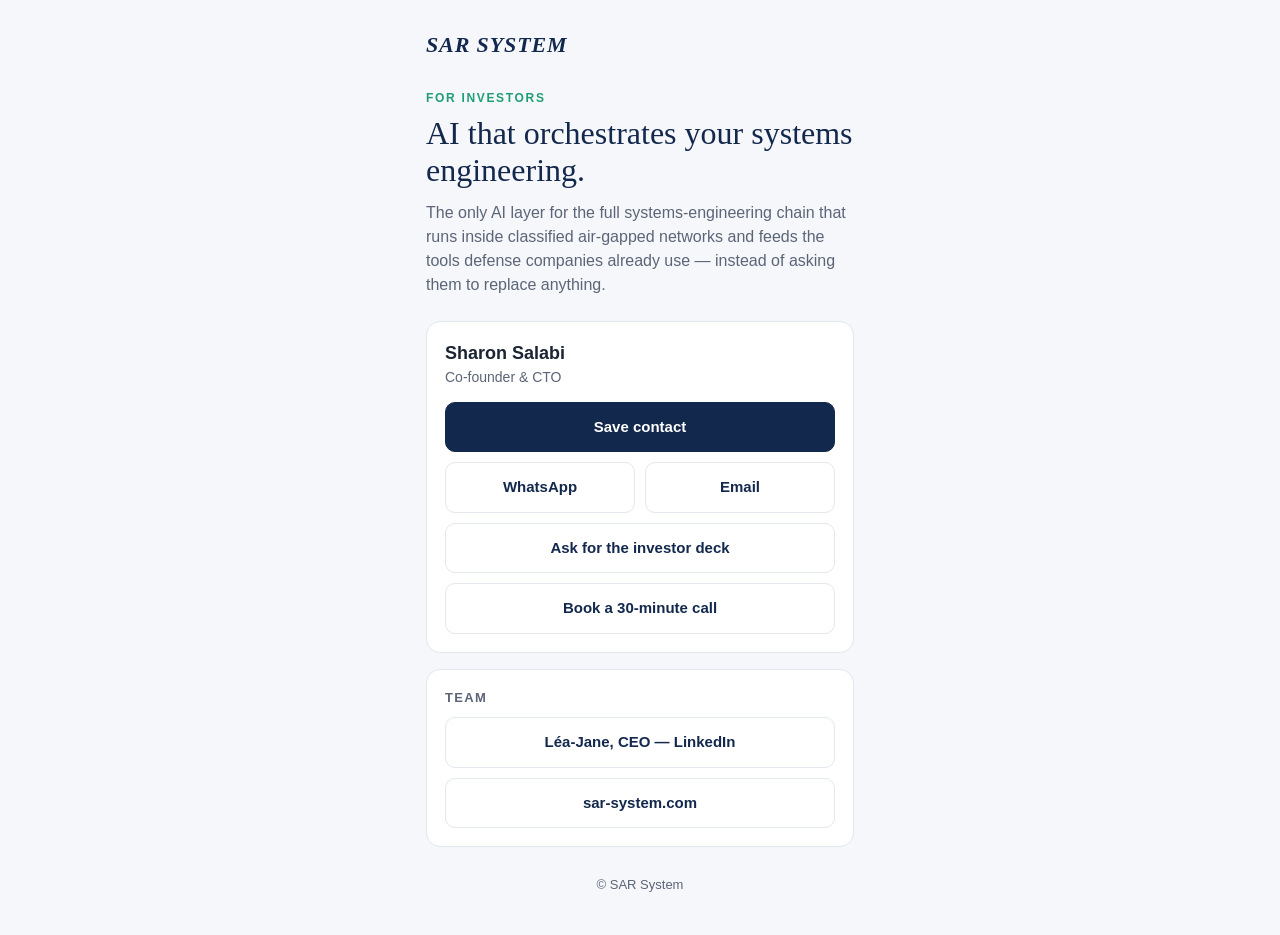
==== invest/index.html @ a477c426 "SAR System salon pages: /tlv (clients) and /invest (investors) Co-Authored-By: Claude Opus 5.5 <nore" ====
<!doctype html>
<html lang="en">
<head>
  <meta charset="utf-8">
  <meta name="viewport" content="width=device-width, initial-scale=1">
  <title>SAR System — Investors</title>
  <meta name="robots" content="noindex">
  <link rel="stylesheet" href="../assets/style.css">
</head>
<body>
<main>
  <div class="brand">SAR System</div>

  <p class="eyebrow">For investors</p>
  <h1>AI that orchestrates your systems engineering.</h1>
  <p class="lead">The only AI layer for the full systems-engineering chain that runs inside classified air-gapped networks and feeds the tools defense companies already use — instead of asking them to replace anything.</p>

  <div class="card">
    <div class="name">Sharon Salabi</div>
    <div class="role">Co-founder &amp; CTO</div>
    <a class="btn primary" href="../sharon-salabi.vcf">Save contact</a>
    <div class="row">
      <a class="btn" href="https://wa.me/972584441005?text=Hi%20Sharon%2C%20we%20met%20at%20the%20Tel%20Aviv%20defense%20salon">WhatsApp</a>
      <a class="btn" href="mailto:sharon.sarsystem@gmail.com?subject=SAR%20System%20%E2%80%94%20Tel%20Aviv%20salon">Email</a>
    </div>
    <a class="btn" href="mailto:sharon.sarsystem@gmail.com?subject=SAR%20System%20%E2%80%94%20Investor%20deck%20request">Ask for the investor deck</a>
    <a class="btn" href="https://calendly.com/sharon-sarsystem/30min">Book a 30-minute call</a>
  </div>

  <!-- DOCUMENTS: add when the file is ready
  <div class="card">
    <h2>Documents</h2>
    <a class="btn" href="ONE_PAGER_URL">One-pager (PDF)</a>
  </div>
  -->

  <div class="card">
    <h2>Team</h2>
    <a class="btn" href="https://www.linkedin.com/in/l%C3%A9a-jane-krief-2a06301b6/">Léa-Jane, CEO — LinkedIn</a>
    <a class="btn" href="https://sar-system.com">sar-system.com</a>
  </div>

  <footer>© SAR System</footer>
</main>
</body>
</html>
---- assets/style.css ----
:root {
  --navy: #13284d;
  --ink: #1b2433;
  --muted: #5b6577;
  --green: #1f9e74;
  --line: #e3e7ee;
  --bg: #f6f7fa;
  --card: #ffffff;
}
* { box-sizing: border-box; }
html, body { margin: 0; }
body {
  background: var(--bg);
  color: var(--ink);
  font: 16px/1.5 -apple-system, BlinkMacSystemFont, "Segoe UI", Roboto, Helvetica, Arial, sans-serif;
}
main { max-width: 460px; margin: 0 auto; padding: 28px 16px 40px; }
.brand {
  font-family: Georgia, "Times New Roman", serif;
  font-style: italic; font-weight: 700; letter-spacing: .04em;
  color: var(--navy); font-size: 22px; text-transform: uppercase;
}
.eyebrow {
  margin: 28px 0 8px; color: var(--green);
  font-size: 12px; font-weight: 700; letter-spacing: .14em; text-transform: uppercase;
}
h1 {
  margin: 0 0 12px; color: var(--navy);
  font-family: Georgia, "Times New Roman", serif; font-weight: 400;
  font-size: 32px; line-height: 1.15;
}
.lead { margin: 0 0 24px; color: var(--muted); }
.card {
  background: var(--card); border: 1px solid var(--line); border-radius: 14px;
  padding: 18px; margin-bottom: 16px;
}
.name { font-weight: 700; font-size: 18px; }
.role { color: var(--muted); font-size: 14px; margin-bottom: 14px; }
.btn {
  display: block; text-align: center; text-decoration: none;
  padding: 13px 16px; border-radius: 10px; margin-top: 10px;
  font-weight: 600; font-size: 15px;
  border: 1px solid var(--line); color: var(--navy); background: #fff;
}
.btn.primary { background: var(--navy); border-color: var(--navy); color: #fff; }
.row { display: grid; grid-template-columns: 1fr 1fr; gap: 10px; }
.row .btn { margin-top: 10px; }
h2 { font-size: 13px; letter-spacing: .1em; text-transform: uppercase; color: var(--muted); margin: 0 0 4px; }
footer { text-align: center; color: var(--muted); font-size: 13px; margin-top: 28px; }
footer a { color: var(--muted); }
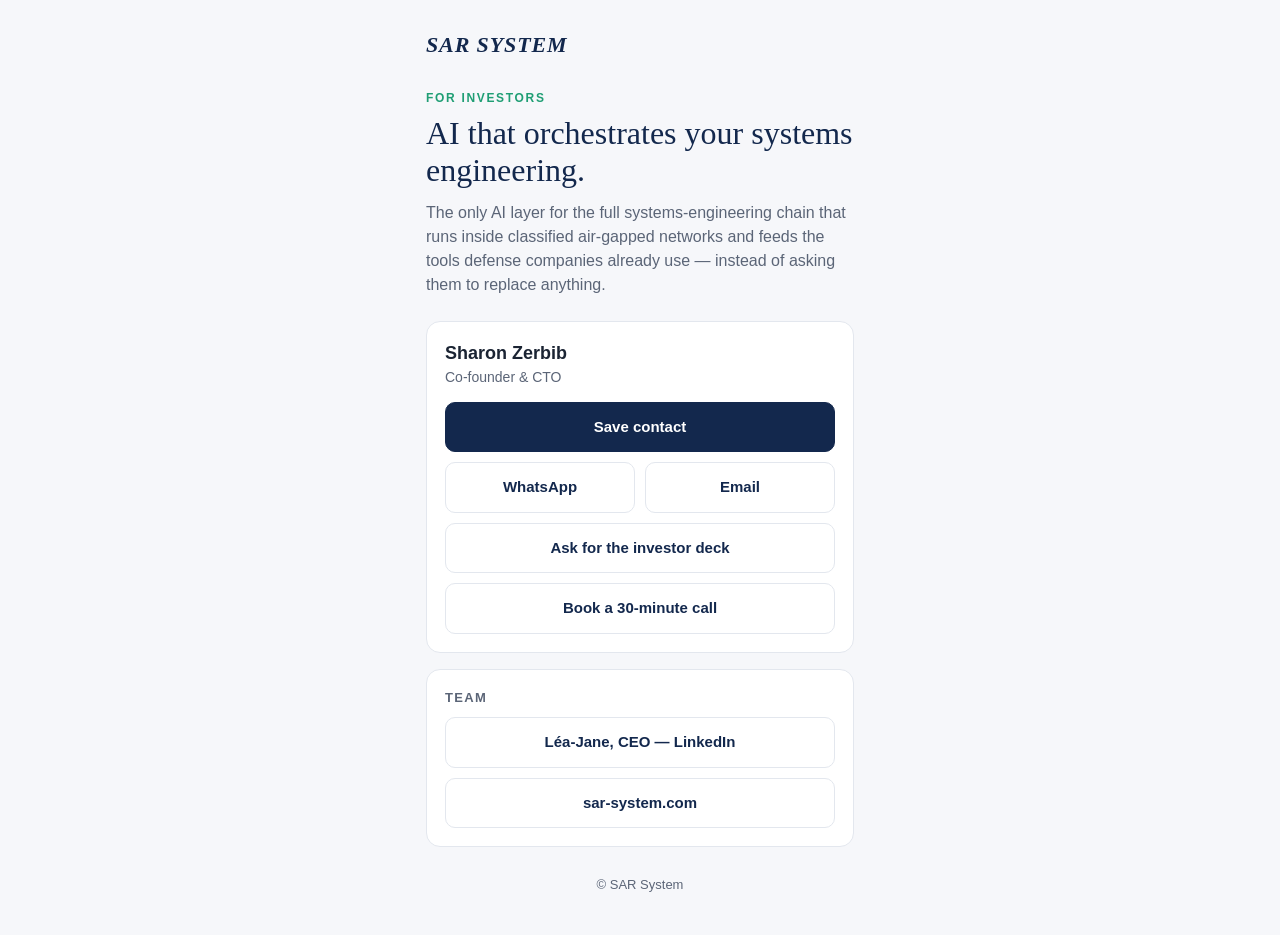
==== commit c1de9118: "Name: Sharon Zerbib on both pages and the contact card Co-Authored-By: Claude Opus 5.5 <noreply@anth" ====
--- a/invest/index.html
+++ b/invest/index.html
@@ -16,9 +16,9 @@
   <p class="lead">The only AI layer for the full systems-engineering chain that runs inside classified air-gapped networks and feeds the tools defense companies already use — instead of asking them to replace anything.</p>
 
   <div class="card">
-    <div class="name">Sharon Salabi</div>
+    <div class="name">Sharon Zerbib</div>
     <div class="role">Co-founder &amp; CTO</div>
-    <a class="btn primary" href="../sharon-salabi.vcf">Save contact</a>
+    <a class="btn primary" href="../sharon-zerbib.vcf">Save contact</a>
     <div class="row">
       <a class="btn" href="https://wa.me/972584441005?text=Hi%20Sharon%2C%20we%20met%20at%20the%20Tel%20Aviv%20defense%20salon">WhatsApp</a>
       <a class="btn" href="mailto:sharon.sarsystem@gmail.com?subject=SAR%20System%20%E2%80%94%20Tel%20Aviv%20salon">Email</a>
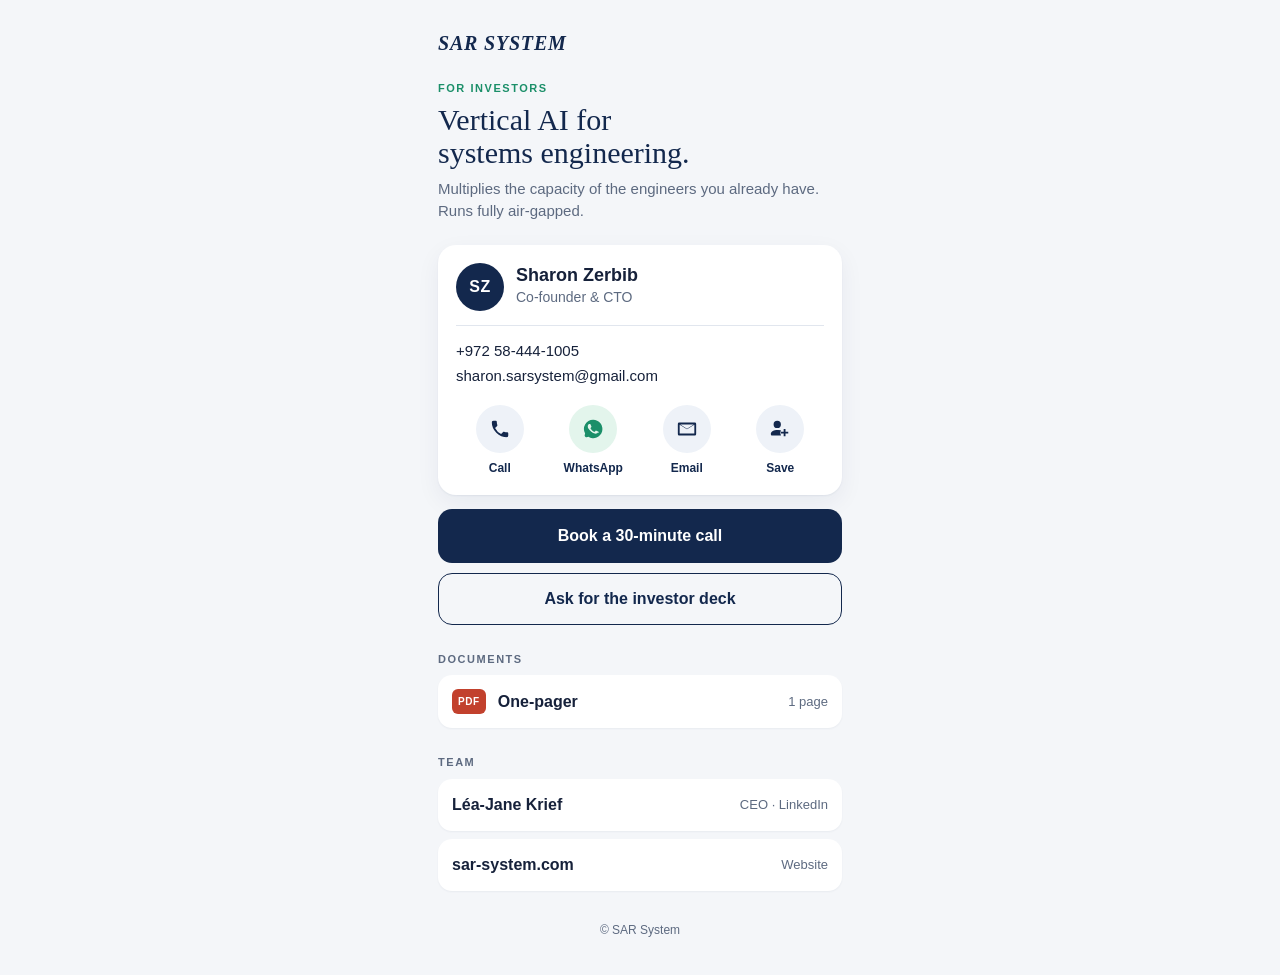
==== commit 1afdccfc: "New page design; visible phone and email; documents (public one-pager v7, intro deck v3); contact ca" ====
--- a/invest/index.html
+++ b/invest/index.html
@@ -10,35 +10,40 @@
 <body>
 <main>
   <div class="brand">SAR System</div>
+  <p class="eyebrow">For investors</p>
+  <h1>Vertical AI for systems engineering.</h1>
+  <p class="lead">Multiplies the capacity of the engineers you already have. Runs fully air-gapped.</p>
 
-  <p class="eyebrow">For investors</p>
-  <h1>AI that orchestrates your systems engineering.</h1>
-  <p class="lead">The only AI layer for the full systems-engineering chain that runs inside classified air-gapped networks and feeds the tools defense companies already use — instead of asking them to replace anything.</p>
+  <section class="me">
+    <div class="who">
+      <div class="avatar" aria-hidden="true">SZ</div>
+      <div><div class="name">Sharon Zerbib</div><div class="role">Co-founder &amp; CTO</div></div>
+    </div>
+    <div class="lines">
+      <a href="tel:+972584441005">+972 58-444-1005</a>
+      <a href="mailto:sharon.sarsystem@gmail.com">sharon.sarsystem@gmail.com</a>
+    </div>
+    <nav class="acts">
+      <a href="tel:+972584441005"><svg viewBox="0 0 24 24" aria-hidden="true"><path d="M6.6 10.8a15.1 15.1 0 0 0 6.6 6.6l2.2-2.2c.3-.3.7-.4 1-.2 1.1.4 2.3.6 3.6.6.6 0 1 .4 1 1V20c0 .6-.4 1-1 1A17 17 0 0 1 3 4c0-.6.4-1 1-1h3.5c.6 0 1 .4 1 1 0 1.3.2 2.5.6 3.6.1.3 0 .7-.2 1z"/></svg><span>Call</span></a>
+      <a href="https://wa.me/972584441005?text=Hi%20Sharon%2C%20we%20met%20at%20the%20Tel%20Aviv%20defense%20salon"><svg viewBox="0 0 24 24" aria-hidden="true"><path d="M12 2a10 10 0 0 0-8.6 15l-1.3 4.8 4.9-1.3A10 10 0 1 0 12 2zm5.2 13.8c-.2.6-1.3 1.2-1.8 1.2-.5.1-1 .2-3.3-.7-2.8-1.1-4.5-4-4.7-4.2-.1-.2-1.1-1.5-1.1-2.9s.7-2.1 1-2.4c.3-.3.6-.3.8-.3h.6c.2 0 .4 0 .6.5l.9 2.1c.1.2.1.4 0 .6l-.4.6-.4.5c-.1.2-.3.3-.1.6.2.3.8 1.3 1.7 2.1 1.2 1 2.1 1.4 2.4 1.5.3.1.5.1.6-.1l.9-1c.2-.3.4-.2.7-.1l2 1c.3.1.5.2.5.3.1.2.1.7-.1 1.2z"/></svg><span>WhatsApp</span></a>
+      <a href="mailto:sharon.sarsystem@gmail.com?subject=SAR%20System"><svg viewBox="0 0 24 24" aria-hidden="true"><path d="M3 5h18c.6 0 1 .4 1 1v12c0 .6-.4 1-1 1H3a1 1 0 0 1-1-1V6c0-.6.4-1 1-1zm9 7.2L4 7.3V17h16V7.3l-8 4.9zM4.6 7l7.4 4.6L19.4 7H4.6z"/></svg><span>Email</span></a>
+      <a href="../sharon-zerbib.vcf"><svg viewBox="0 0 24 24" aria-hidden="true"><path d="M9 11a4 4 0 1 0 0-8 4 4 0 0 0 0 8zm0 2c-3.3 0-7 1.6-7 4v2h11.1A6 6 0 0 1 13 13.4 11 11 0 0 0 9 13zm9-1v3h3v2h-3v3h-2v-3h-3v-2h3v-3h2z"/></svg><span>Save</span></a>
+    </nav>
+  </section>
 
-  <div class="card">
-    <div class="name">Sharon Zerbib</div>
-    <div class="role">Co-founder &amp; CTO</div>
-    <a class="btn primary" href="../sharon-zerbib.vcf">Save contact</a>
-    <div class="row">
-      <a class="btn" href="https://wa.me/972584441005?text=Hi%20Sharon%2C%20we%20met%20at%20the%20Tel%20Aviv%20defense%20salon">WhatsApp</a>
-      <a class="btn" href="mailto:sharon.sarsystem@gmail.com?subject=SAR%20System%20%E2%80%94%20Tel%20Aviv%20salon">Email</a>
-    </div>
-    <a class="btn" href="mailto:sharon.sarsystem@gmail.com?subject=SAR%20System%20%E2%80%94%20Investor%20deck%20request">Ask for the investor deck</a>
-    <a class="btn" href="https://calendly.com/sharon-sarsystem/30min">Book a 30-minute call</a>
-  </div>
+  <a class="cta" href="https://calendly.com/sharon-sarsystem/30min">Book a 30-minute call</a>
+  <a class="cta2" href="mailto:sharon.sarsystem@gmail.com?subject=SAR%20System%20%E2%80%94%20Investor%20deck%20request">Ask for the investor deck</a>
 
-  <!-- DOCUMENTS: add when the file is ready
-  <div class="card">
+  <section class="block">
     <h2>Documents</h2>
-    <a class="btn" href="ONE_PAGER_URL">One-pager (PDF)</a>
-  </div>
-  -->
+    <a class="doc" href="../docs/SAR-one-pager-public-v7-2026-10-23.pdf"><span class="pdf">PDF</span><span class="dt">One-pager</span><span class="dm">1 page</span></a>
+  </section>
 
-  <div class="card">
+  <section class="block">
     <h2>Team</h2>
-    <a class="btn" href="https://www.linkedin.com/in/l%C3%A9a-jane-krief-2a06301b6/">Léa-Jane, CEO — LinkedIn</a>
-    <a class="btn" href="https://sar-system.com">sar-system.com</a>
-  </div>
+    <a class="row" href="https://www.linkedin.com/in/l%C3%A9a-jane-krief-2a06301b6/"><span>Léa-Jane Krief</span><span class="rm">CEO · LinkedIn</span></a>
+    <a class="row" href="https://sar-system.com"><span>sar-system.com</span><span class="rm">Website</span></a>
+  </section>
 
   <footer>© SAR System</footer>
 </main>
--- a/assets/style.css
+++ b/assets/style.css
@@ -1,11 +1,13 @@
 :root {
   --navy: #13284d;
-  --ink: #1b2433;
-  --muted: #5b6577;
-  --green: #1f9e74;
-  --line: #e3e7ee;
-  --bg: #f6f7fa;
+  --navy-2: #1d3a6b;
+  --ink: #16213a;
+  --muted: #5d6a80;
+  --green: #1b8f69;
+  --line: #e1e6ee;
+  --bg: #f4f6f9;
   --card: #ffffff;
+  --chip: #eef2f8;
 }
 * { box-sizing: border-box; }
 html, body { margin: 0; }
@@ -13,38 +15,76 @@
   background: var(--bg);
   color: var(--ink);
   font: 16px/1.5 -apple-system, BlinkMacSystemFont, "Segoe UI", Roboto, Helvetica, Arial, sans-serif;
+  -webkit-font-smoothing: antialiased;
 }
-main { max-width: 460px; margin: 0 auto; padding: 28px 16px 40px; }
+main { max-width: 440px; margin: 0 auto; padding: 28px 18px 36px; }
+a { -webkit-tap-highlight-color: transparent; }
+
 .brand {
-  font-family: Georgia, "Times New Roman", serif;
-  font-style: italic; font-weight: 700; letter-spacing: .04em;
-  color: var(--navy); font-size: 22px; text-transform: uppercase;
+  font-family: Georgia, "Times New Roman", serif; font-style: italic; font-weight: 700;
+  letter-spacing: .04em; text-transform: uppercase; color: var(--navy); font-size: 20px;
 }
 .eyebrow {
-  margin: 28px 0 8px; color: var(--green);
-  font-size: 12px; font-weight: 700; letter-spacing: .14em; text-transform: uppercase;
+  margin: 22px 0 6px; color: var(--green);
+  font-size: 11px; font-weight: 700; letter-spacing: .14em; text-transform: uppercase;
 }
 h1 {
-  margin: 0 0 12px; color: var(--navy);
+  margin: 0 0 8px; color: var(--navy);
   font-family: Georgia, "Times New Roman", serif; font-weight: 400;
-  font-size: 32px; line-height: 1.15;
+  font-size: 30px; line-height: 1.12; text-wrap: balance;
 }
-.lead { margin: 0 0 24px; color: var(--muted); }
-.card {
-  background: var(--card); border: 1px solid var(--line); border-radius: 14px;
-  padding: 18px; margin-bottom: 16px;
+.lead { margin: 0 0 22px; color: var(--muted); font-size: 15px; }
+
+/* profile card */
+.me {
+  background: var(--card); border-radius: 18px; padding: 18px;
+  box-shadow: 0 1px 2px rgba(19,40,77,.06), 0 8px 24px rgba(19,40,77,.06);
 }
-.name { font-weight: 700; font-size: 18px; }
-.role { color: var(--muted); font-size: 14px; margin-bottom: 14px; }
-.btn {
-  display: block; text-align: center; text-decoration: none;
-  padding: 13px 16px; border-radius: 10px; margin-top: 10px;
-  font-weight: 600; font-size: 15px;
-  border: 1px solid var(--line); color: var(--navy); background: #fff;
+.who { display: flex; align-items: center; gap: 12px; }
+.avatar {
+  width: 48px; height: 48px; border-radius: 50%; flex: 0 0 auto;
+  display: grid; place-items: center; background: var(--navy); color: #fff;
+  font-weight: 700; letter-spacing: .04em;
 }
-.btn.primary { background: var(--navy); border-color: var(--navy); color: #fff; }
-.row { display: grid; grid-template-columns: 1fr 1fr; gap: 10px; }
-.row .btn { margin-top: 10px; }
-h2 { font-size: 13px; letter-spacing: .1em; text-transform: uppercase; color: var(--muted); margin: 0 0 4px; }
-footer { text-align: center; color: var(--muted); font-size: 13px; margin-top: 28px; }
-footer a { color: var(--muted); }
+.name { font-weight: 700; font-size: 18px; line-height: 1.2; }
+.role { color: var(--muted); font-size: 14px; }
+.lines { display: flex; flex-direction: column; margin: 14px 0 16px; padding-top: 12px; border-top: 1px solid var(--line); }
+.lines a { color: var(--ink); text-decoration: none; font-size: 15px; line-height: 1.7; }
+.acts { display: grid; grid-template-columns: repeat(4, 1fr); gap: 6px; }
+.acts a {
+  display: flex; flex-direction: column; align-items: center; gap: 6px;
+  text-decoration: none; color: var(--navy); font-size: 12px; font-weight: 600;
+}
+.acts svg {
+  width: 48px; height: 48px; padding: 13px; border-radius: 50%;
+  background: var(--chip); fill: var(--navy);
+}
+.acts a:nth-child(2) svg { background: #e3f5ec; fill: #1b8f69; }
+
+/* actions */
+.cta, .cta2 {
+  display: block; text-align: center; text-decoration: none; font-weight: 700;
+  border-radius: 14px; padding: 15px 16px; margin-top: 14px; font-size: 16px;
+}
+.cta { background: var(--navy); color: #fff; }
+.cta2 { background: transparent; color: var(--navy); border: 1.5px solid var(--navy); padding: 13px 16px; margin-top: 10px; }
+
+/* lists */
+.block { margin-top: 26px; }
+h2 { font-size: 11px; letter-spacing: .14em; text-transform: uppercase; color: var(--muted); margin: 0 0 8px; }
+.doc, .row {
+  display: flex; align-items: center; gap: 12px; text-decoration: none; color: var(--ink);
+  background: var(--card); border-radius: 14px; padding: 14px; margin-top: 8px;
+  box-shadow: 0 1px 2px rgba(19,40,77,.05);
+}
+.pdf {
+  font-size: 10px; font-weight: 800; letter-spacing: .06em; color: #fff; background: #c2412d;
+  border-radius: 6px; padding: 5px 6px;
+}
+.dt { font-weight: 600; flex: 1; }
+.dm, .rm { color: var(--muted); font-size: 13px; }
+.row span:first-child { font-weight: 600; flex: 1; }
+
+footer { text-align: center; color: var(--muted); font-size: 12px; margin-top: 30px; }
+:focus-visible { outline: 2px solid var(--green); outline-offset: 2px; }
+.acts a span{text-align:center;white-space:nowrap}
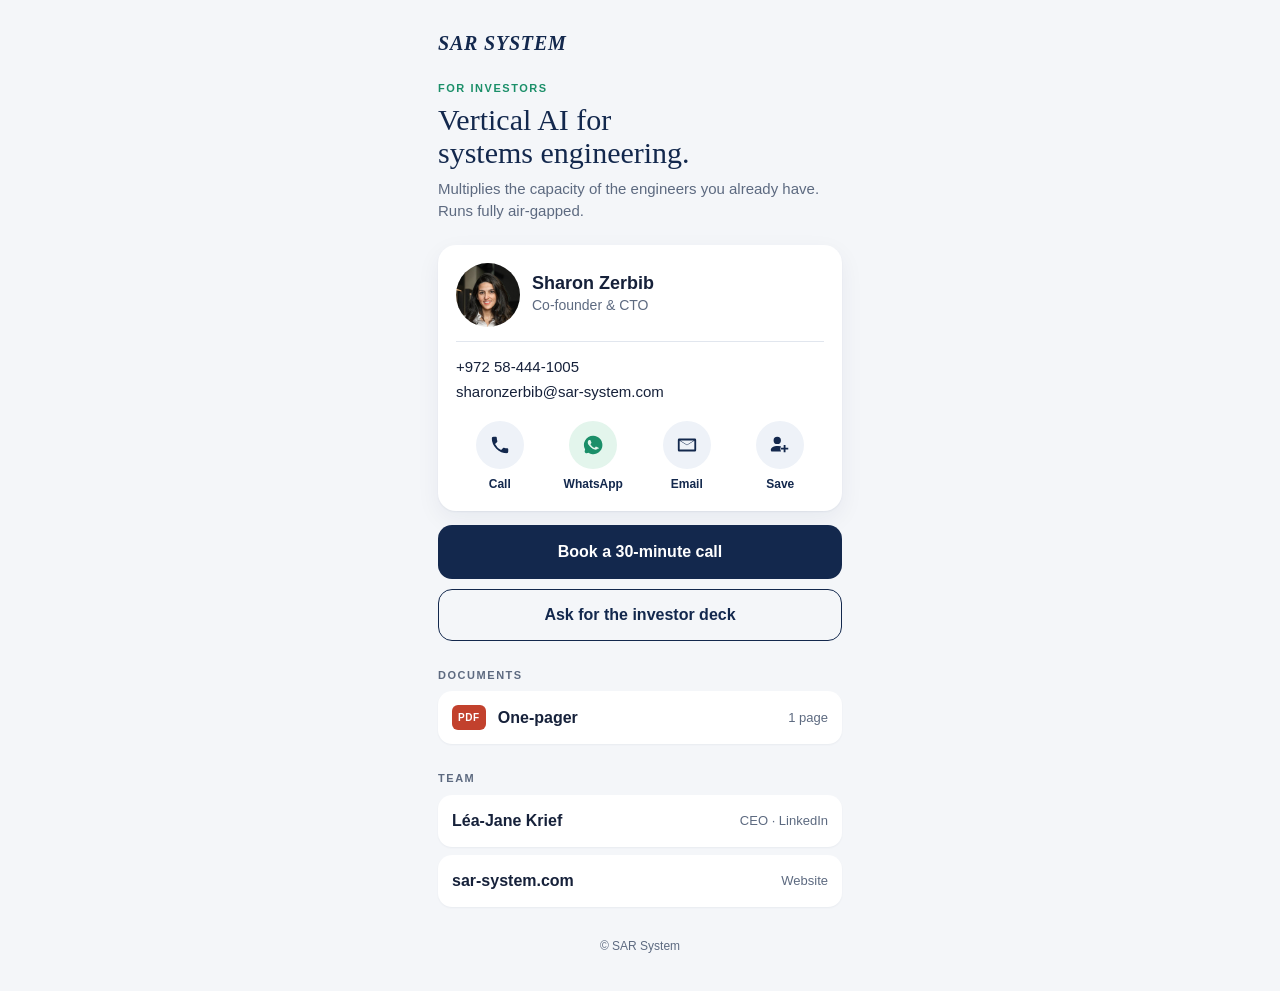
==== commit 3ab1ba14: "DefenseTech Week: pro e-mail, new photo, one-pager v8, WhatsApp message Co-Authored-By: Claude Opus " ====
--- a/invest/index.html
+++ b/invest/index.html
@@ -16,33 +16,33 @@
 
   <section class="me">
     <div class="who">
-      <div class="avatar" aria-hidden="true">SZ</div>
+      <img class="avatar" src="../assets/sharon-zerbib-v2-2026-11-24.jpg" alt="Sharon Zerbib" width="64" height="64">
       <div><div class="name">Sharon Zerbib</div><div class="role">Co-founder &amp; CTO</div></div>
     </div>
     <div class="lines">
       <a href="tel:+972584441005">+972 58-444-1005</a>
-      <a href="mailto:sharon.sarsystem@gmail.com">sharon.sarsystem@gmail.com</a>
+      <a href="mailto:sharonzerbib@sar-system.com">sharonzerbib@sar-system.com</a>
     </div>
     <nav class="acts">
       <a href="tel:+972584441005"><svg viewBox="0 0 24 24" aria-hidden="true"><path d="M6.6 10.8a15.1 15.1 0 0 0 6.6 6.6l2.2-2.2c.3-.3.7-.4 1-.2 1.1.4 2.3.6 3.6.6.6 0 1 .4 1 1V20c0 .6-.4 1-1 1A17 17 0 0 1 3 4c0-.6.4-1 1-1h3.5c.6 0 1 .4 1 1 0 1.3.2 2.5.6 3.6.1.3 0 .7-.2 1z"/></svg><span>Call</span></a>
-      <a href="https://wa.me/972584441005?text=Hi%20Sharon%2C%20we%20met%20at%20the%20Tel%20Aviv%20defense%20salon"><svg viewBox="0 0 24 24" aria-hidden="true"><path d="M12 2a10 10 0 0 0-8.6 15l-1.3 4.8 4.9-1.3A10 10 0 1 0 12 2zm5.2 13.8c-.2.6-1.3 1.2-1.8 1.2-.5.1-1 .2-3.3-.7-2.8-1.1-4.5-4-4.7-4.2-.1-.2-1.1-1.5-1.1-2.9s.7-2.1 1-2.4c.3-.3.6-.3.8-.3h.6c.2 0 .4 0 .6.5l.9 2.1c.1.2.1.4 0 .6l-.4.6-.4.5c-.1.2-.3.3-.1.6.2.3.8 1.3 1.7 2.1 1.2 1 2.1 1.4 2.4 1.5.3.1.5.1.6-.1l.9-1c.2-.3.4-.2.7-.1l2 1c.3.1.5.2.5.3.1.2.1.7-.1 1.2z"/></svg><span>WhatsApp</span></a>
-      <a href="mailto:sharon.sarsystem@gmail.com?subject=SAR%20System"><svg viewBox="0 0 24 24" aria-hidden="true"><path d="M3 5h18c.6 0 1 .4 1 1v12c0 .6-.4 1-1 1H3a1 1 0 0 1-1-1V6c0-.6.4-1 1-1zm9 7.2L4 7.3V17h16V7.3l-8 4.9zM4.6 7l7.4 4.6L19.4 7H4.6z"/></svg><span>Email</span></a>
+      <a href="https://wa.me/972584441005?text=Hi%20Sharon%2C%20we%20met%20at%20DefenseTech%20Week" target="_blank" rel="noopener"><svg viewBox="0 0 24 24" aria-hidden="true"><path d="M12 2a10 10 0 0 0-8.6 15l-1.3 4.8 4.9-1.3A10 10 0 1 0 12 2zm5.2 13.8c-.2.6-1.3 1.2-1.8 1.2-.5.1-1 .2-3.3-.7-2.8-1.1-4.5-4-4.7-4.2-.1-.2-1.1-1.5-1.1-2.9s.7-2.1 1-2.4c.3-.3.6-.3.8-.3h.6c.2 0 .4 0 .6.5l.9 2.1c.1.2.1.4 0 .6l-.4.6-.4.5c-.1.2-.3.3-.1.6.2.3.8 1.3 1.7 2.1 1.2 1 2.1 1.4 2.4 1.5.3.1.5.1.6-.1l.9-1c.2-.3.4-.2.7-.1l2 1c.3.1.5.2.5.3.1.2.1.7-.1 1.2z"/></svg><span>WhatsApp</span></a>
+      <a href="mailto:sharonzerbib@sar-system.com?subject=SAR%20System"><svg viewBox="0 0 24 24" aria-hidden="true"><path d="M3 5h18c.6 0 1 .4 1 1v12c0 .6-.4 1-1 1H3a1 1 0 0 1-1-1V6c0-.6.4-1 1-1zm9 7.2L4 7.3V17h16V7.3l-8 4.9zM4.6 7l7.4 4.6L19.4 7H4.6z"/></svg><span>Email</span></a>
       <a href="../sharon-zerbib.vcf"><svg viewBox="0 0 24 24" aria-hidden="true"><path d="M9 11a4 4 0 1 0 0-8 4 4 0 0 0 0 8zm0 2c-3.3 0-7 1.6-7 4v2h11.1A6 6 0 0 1 13 13.4 11 11 0 0 0 9 13zm9-1v3h3v2h-3v3h-2v-3h-3v-2h3v-3h2z"/></svg><span>Save</span></a>
     </nav>
   </section>
 
-  <a class="cta" href="https://calendly.com/sharon-sarsystem/30min">Book a 30-minute call</a>
-  <a class="cta2" href="mailto:sharon.sarsystem@gmail.com?subject=SAR%20System%20%E2%80%94%20Investor%20deck%20request">Ask for the investor deck</a>
+  <a class="cta" href="https://calendly.com/sharon-sarsystem/30min" target="_blank" rel="noopener">Book a 30-minute call</a>
+  <a class="cta2" target="_blank" rel="noopener" href="https://wa.me/972584441005?text=Hi%20Sharon%2C%20could%20you%20send%20me%20the%20SAR%20System%20investor%20deck%3F">Ask for the investor deck</a>
 
   <section class="block">
     <h2>Documents</h2>
-    <a class="doc" href="../docs/SAR-one-pager-public-v7-2026-10-23.pdf"><span class="pdf">PDF</span><span class="dt">One-pager</span><span class="dm">1 page</span></a>
+    <a class="doc" href="../docs/SAR-one-pager-public-v8-2026-11-24.pdf" target="_blank" rel="noopener"><span class="pdf">PDF</span><span class="dt">One-pager</span><span class="dm">1 page</span></a>
   </section>
 
   <section class="block">
     <h2>Team</h2>
-    <a class="row" href="https://www.linkedin.com/in/l%C3%A9a-jane-krief-2a06301b6/"><span>Léa-Jane Krief</span><span class="rm">CEO · LinkedIn</span></a>
-    <a class="row" href="https://sar-system.com"><span>sar-system.com</span><span class="rm">Website</span></a>
+    <a class="row" href="https://www.linkedin.com/in/l%C3%A9a-jane-krief-2a06301b6/" target="_blank" rel="noopener"><span>Léa-Jane Krief</span><span class="rm">CEO · LinkedIn</span></a>
+    <a class="row" href="https://sar-system.com/?lang=en" target="_blank" rel="noopener"><span>sar-system.com</span><span class="rm">Website</span></a>
   </section>
 
   <footer>© SAR System</footer>
--- a/assets/style.css
+++ b/assets/style.css
@@ -42,9 +42,8 @@
 }
 .who { display: flex; align-items: center; gap: 12px; }
 .avatar {
-  width: 48px; height: 48px; border-radius: 50%; flex: 0 0 auto;
-  display: grid; place-items: center; background: var(--navy); color: #fff;
-  font-weight: 700; letter-spacing: .04em;
+  width: 64px; height: 64px; border-radius: 50%; flex: 0 0 auto;
+  object-fit: cover; background: var(--chip);
 }
 .name { font-weight: 700; font-size: 18px; line-height: 1.2; }
 .role { color: var(--muted); font-size: 14px; }
